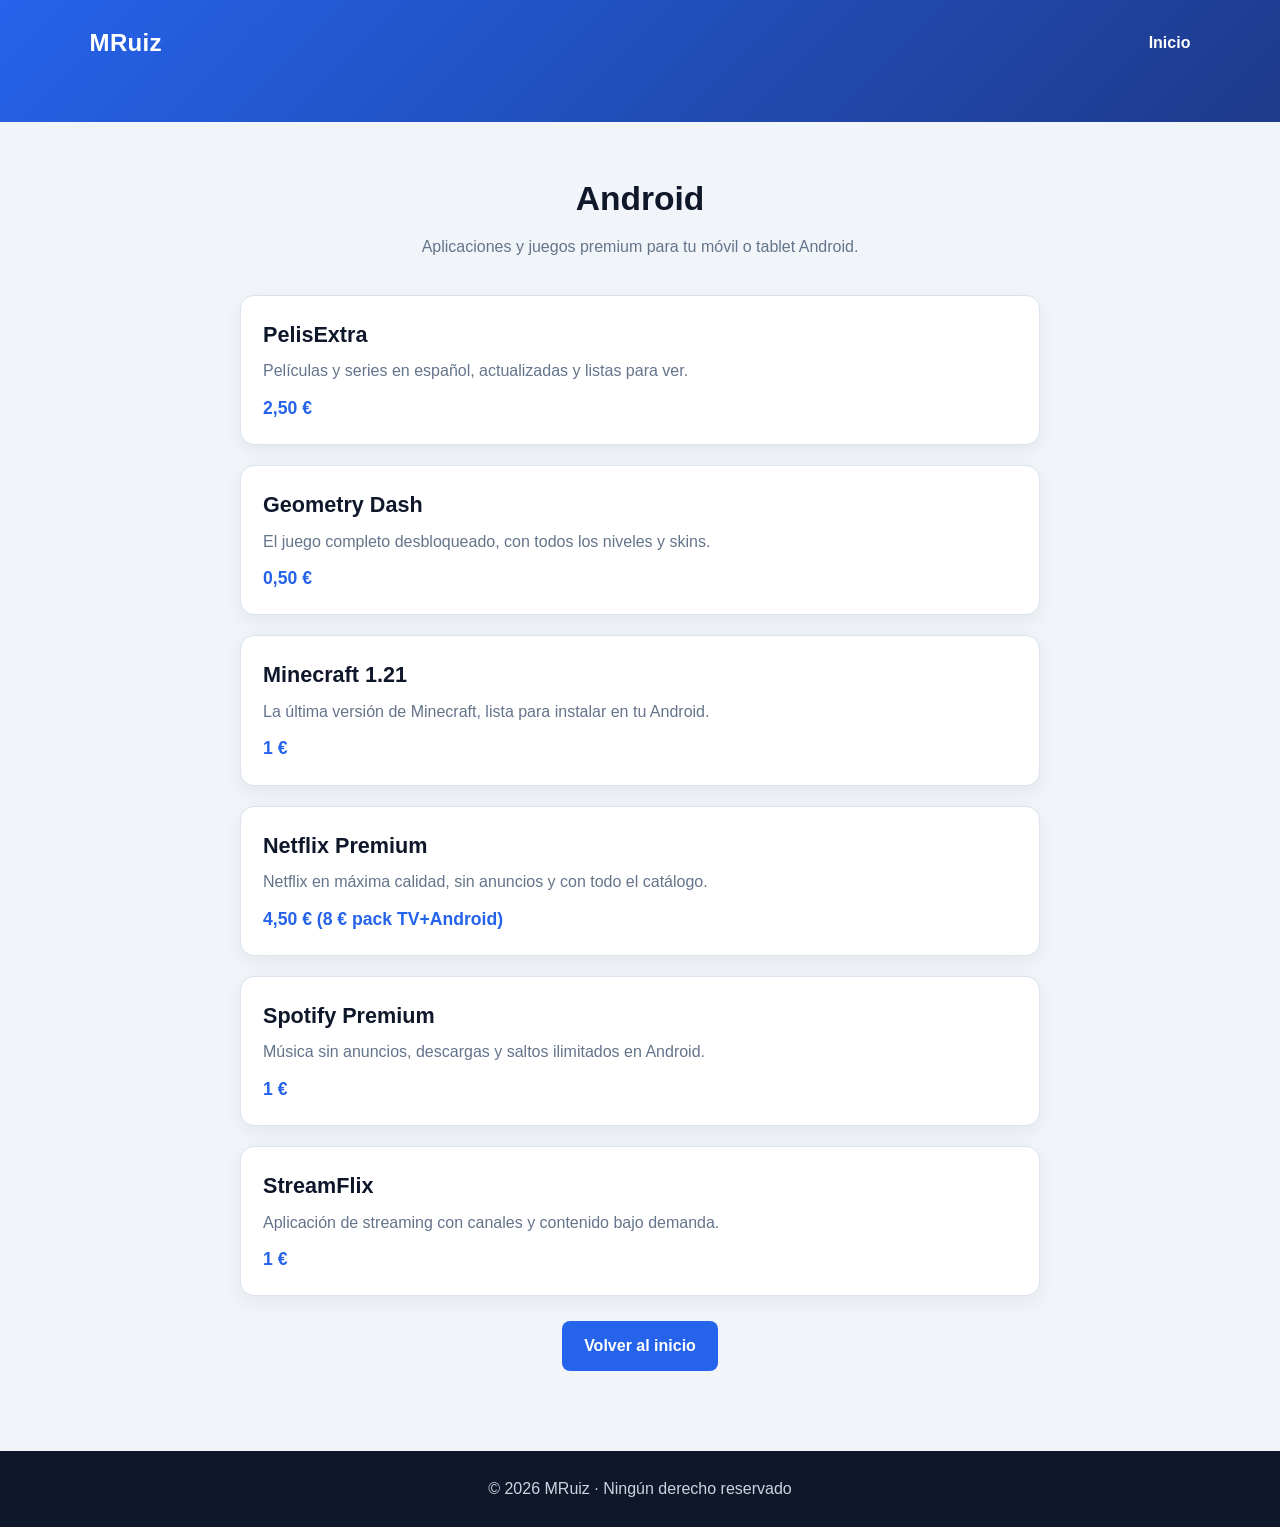
==== android.html @ c88e75e3 "1ra sixsebem" ====
<!DOCTYPE html>
<html lang="es">

<head>
  <base target="_top">

  <meta charset="UTF-8">
  <meta
    name="viewport"
    content="width=device-width, initial-scale=1.0"
  >

  <title>Android - MRuiz</title>

  <style>
    :root {
      --blau: #2563eb;
      --blau-fosc: #1e3a8a;
      --negre: #0f172a;
      --gris: #64748b;
      --gris-clar: #f1f5f9;
      --blanc: #ffffff;
      --vora: #dbe3ef;
    }

    * {
      box-sizing: border-box;
      margin: 0;
      padding: 0;
    }

    html {
      scroll-behavior: smooth;
    }

    body {
      font-family: Arial, Helvetica, sans-serif;
      background: var(--gris-clar);
      color: var(--negre);
      line-height: 1.6;
    }

    header {
      color: white;
      background:
        linear-gradient(
          135deg,
          #2563eb,
          #1e3a8a
        );
      padding: 24px 7% 60px;
    }

    nav {
      display: flex;
      justify-content: space-between;
      align-items: center;
      max-width: 1180px;
      margin: 0 auto;
    }

    .logo {
      font-size: 1.5rem;
      font-weight: bold;
      letter-spacing: 0.3px;
    }

    nav a {
      color: white;
      text-decoration: none;
      font-weight: bold;
      margin-left: 22px;
    }

    nav a:hover {
      text-decoration: underline;
    }

    main {
      width: min(1180px, 92%);
      margin: 0 auto;
      padding: 50px 0 80px;
    }

    .titol-seccio {
      margin-bottom: 35px;
      text-align: center;
    }

    .titol-seccio h2 {
      margin-bottom: 8px;
      font-size: 2.1rem;
    }

    .titol-seccio p {
      color: var(--gris);
    }

    .detalls-categoria {
      display: grid;
      grid-template-columns: 1fr;
      gap: 20px;
      max-width: 800px;
      margin: 0 auto;
    }

    .servei {
      padding: 22px;
      border: 1px solid var(--vora);
      border-radius: 14px;
      background: var(--blanc);
      box-shadow: 0 6px 20px rgba(15, 23, 42, 0.06);
    }

    .servei h3 {
      font-size: 1.35rem;
      margin-bottom: 6px;
    }

    .servei p {
      color: var(--gris);
      margin-bottom: 10px;
    }

    .preu {
      font-weight: bold;
      color: var(--blau);
      font-size: 1.1rem;
    }

    .icona-img {
      height: 80px;
      width: auto;
      object-fit: contain;
      margin-bottom: 15px;
      display: block;
    }

    .boto-tornar {
      display: inline-block;
      margin-top: 25px;
      padding: 12px 22px;
      border-radius: 8px;
      background: var(--blau);
      color: white;
      text-decoration: none;
      font-weight: bold;
      transition: background 0.2s, transform 0.2s;
    }

    .boto-tornar:hover {
      background: var(--blau-fosc);
      transform: translateY(-2px);
    }

    footer {
      padding: 25px;
      background: var(--negre);
      color: #cbd5e1;
      text-align: center;
    }

    @media (max-width: 600px) {
      header {
        padding: 20px 5% 40px;
      }

      nav {
        flex-direction: column;
        gap: 15px;
      }

      nav a {
        margin: 0 7px;
      }
    }
  </style>
</head>

<body>
  <header id="inici">
    <nav>
      <div class="logo">MRuiz</div>

      <div>
        <a href="Index.html">Inicio</a>
      </div>
    </nav>
  </header>

  <main>
    <section class="titol-seccio">
      <h2>Android</h2>
      <p>
        Aplicaciones y juegos premium para tu móvil o tablet Android.
      </p>
    </section>

    <div class="detalls-categoria">
      <!-- PelisExtra -->
      <article class="servei">
        <h3>PelisExtra</h3>
        <p>
          Películas y series en español, actualizadas y listas para ver.
        </p>
        <div class="preu">2,50 €</div>
      </article>

      <!-- Geometry Dash -->
      <article class="servei">
        <h3>Geometry Dash</h3>
        <p>
          El juego completo desbloqueado, con todos los niveles y skins.
        </p>
        <div class="preu">0,50 €</div>
      </article>

      <!-- Minecraft 1.21 -->
      <article class="servei">
        <h3>Minecraft 1.21</h3>
        <p>
          La última versión de Minecraft, lista para instalar en tu Android.
        </p>
        <div class="preu">1 €</div>
      </article>

      <!-- Netflix Premium -->
      <article class="servei">
        <h3>Netflix Premium</h3>
        <p>
          Netflix en máxima calidad, sin anuncios y con todo el catálogo.
        </p>
        <div class="preu">4,50 € (8 € pack TV+Android)</div>
      </article>

      <!-- Spotify Premium -->
      <article class="servei">
        <h3>Spotify Premium</h3>
        <p>
          Música sin anuncios, descargas y saltos ilimitados en Android.
        </p>
        <div class="preu">1 €</div>
      </article>

      <!-- StreamFlix -->
      <article class="servei">
        <h3>StreamFlix</h3>
        <p>
          Aplicación de streaming con canales y contenido bajo demanda.
        </p>
        <div class="preu">1 €</div>
      </article>
    </div>

    <div style="text-align: center;">
      <a href="Index.html" class="boto-tornar">
        Volver al inicio
      </a>
    </div>
  </main>

  <footer>
    © 2026 MRuiz · Ningún derecho reservado
  </footer>
</body>

</html>
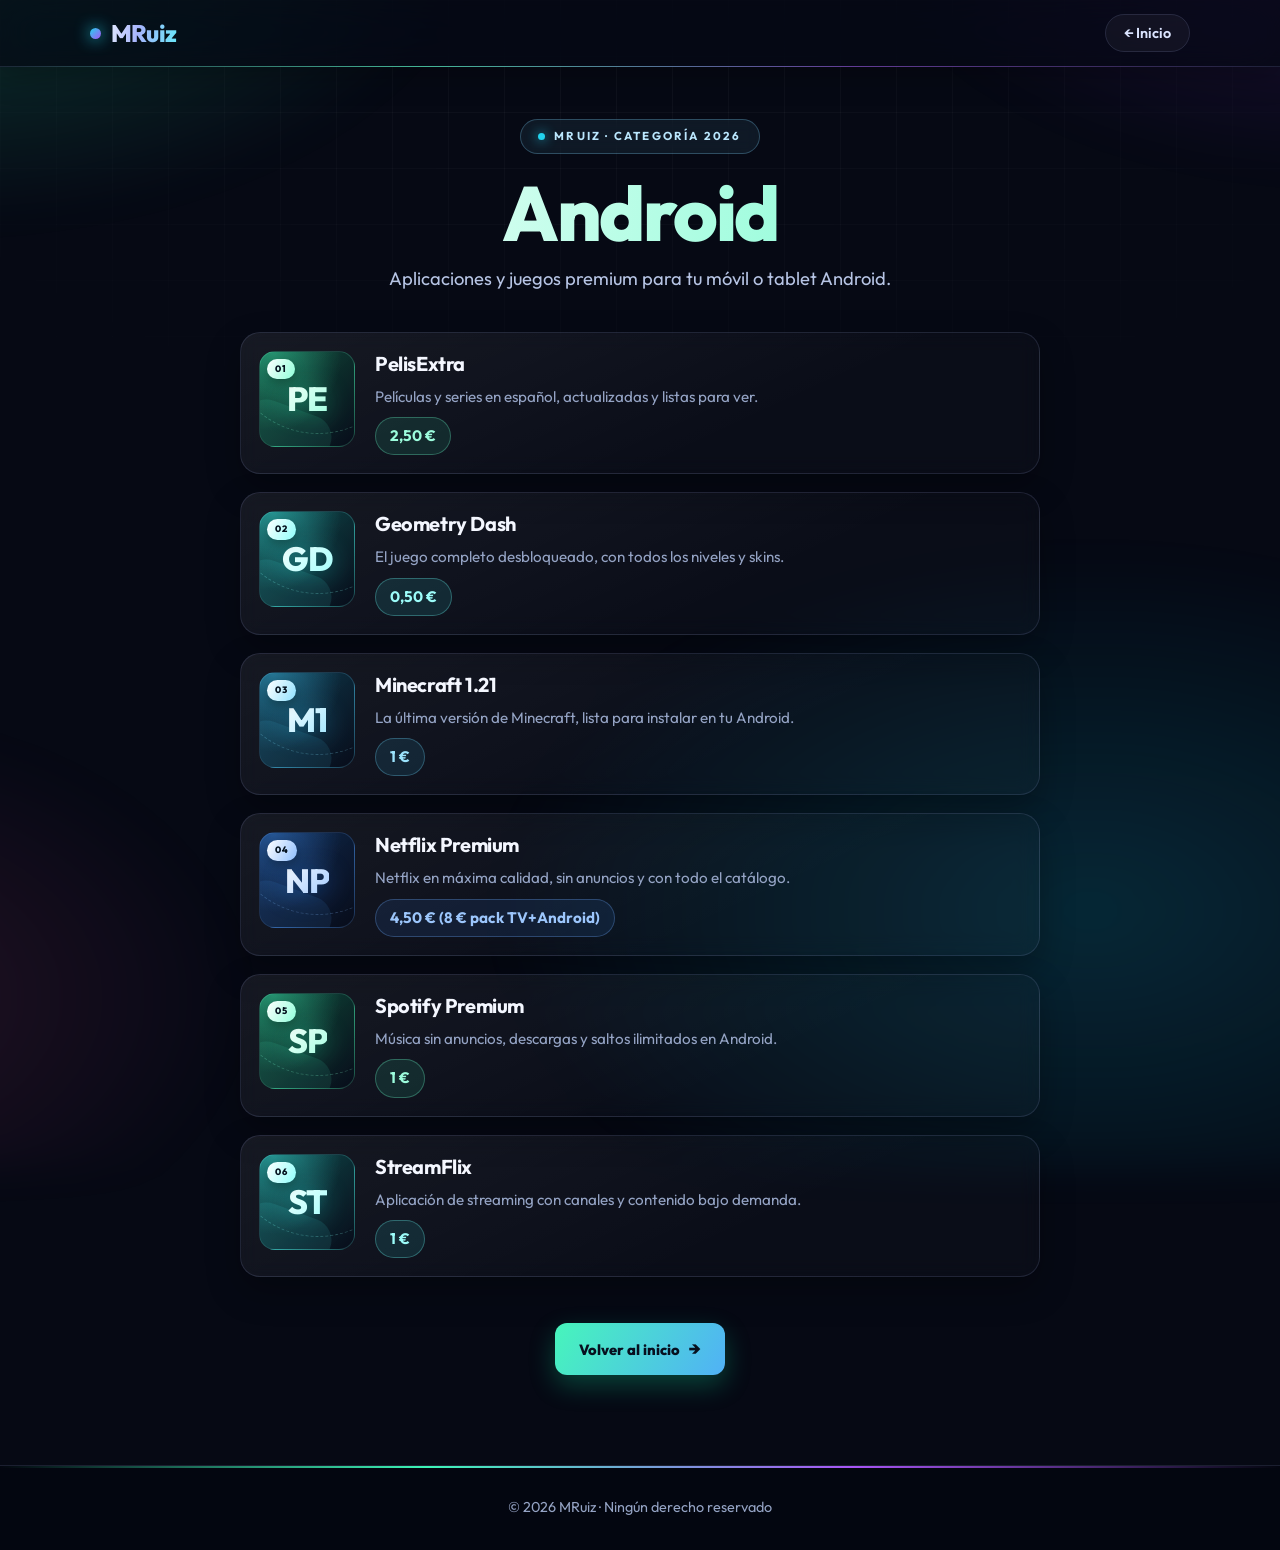
==== commit 61136159: "yooo" ====
--- a/android.html
+++ b/android.html
@@ -5,191 +5,29 @@
   <base target="_top">
 
   <meta charset="UTF-8">
-  <meta
-    name="viewport"
-    content="width=device-width, initial-scale=1.0"
-  >
+  <meta name="viewport" content="width=device-width, initial-scale=1.0">
+  <meta name="theme-color" content="#060914">
 
   <title>Android - MRuiz</title>
-
-  <style>
-    :root {
-      --blau: #2563eb;
-      --blau-fosc: #1e3a8a;
-      --negre: #0f172a;
-      --gris: #64748b;
-      --gris-clar: #f1f5f9;
-      --blanc: #ffffff;
-      --vora: #dbe3ef;
-    }
-
-    * {
-      box-sizing: border-box;
-      margin: 0;
-      padding: 0;
-    }
-
-    html {
-      scroll-behavior: smooth;
-    }
-
-    body {
-      font-family: Arial, Helvetica, sans-serif;
-      background: var(--gris-clar);
-      color: var(--negre);
-      line-height: 1.6;
-    }
-
-    header {
-      color: white;
-      background:
-        linear-gradient(
-          135deg,
-          #2563eb,
-          #1e3a8a
-        );
-      padding: 24px 7% 60px;
-    }
-
-    nav {
-      display: flex;
-      justify-content: space-between;
-      align-items: center;
-      max-width: 1180px;
-      margin: 0 auto;
-    }
-
-    .logo {
-      font-size: 1.5rem;
-      font-weight: bold;
-      letter-spacing: 0.3px;
-    }
-
-    nav a {
-      color: white;
-      text-decoration: none;
-      font-weight: bold;
-      margin-left: 22px;
-    }
-
-    nav a:hover {
-      text-decoration: underline;
-    }
-
-    main {
-      width: min(1180px, 92%);
-      margin: 0 auto;
-      padding: 50px 0 80px;
-    }
-
-    .titol-seccio {
-      margin-bottom: 35px;
-      text-align: center;
-    }
-
-    .titol-seccio h2 {
-      margin-bottom: 8px;
-      font-size: 2.1rem;
-    }
-
-    .titol-seccio p {
-      color: var(--gris);
-    }
-
-    .detalls-categoria {
-      display: grid;
-      grid-template-columns: 1fr;
-      gap: 20px;
-      max-width: 800px;
-      margin: 0 auto;
-    }
-
-    .servei {
-      padding: 22px;
-      border: 1px solid var(--vora);
-      border-radius: 14px;
-      background: var(--blanc);
-      box-shadow: 0 6px 20px rgba(15, 23, 42, 0.06);
-    }
-
-    .servei h3 {
-      font-size: 1.35rem;
-      margin-bottom: 6px;
-    }
-
-    .servei p {
-      color: var(--gris);
-      margin-bottom: 10px;
-    }
-
-    .preu {
-      font-weight: bold;
-      color: var(--blau);
-      font-size: 1.1rem;
-    }
-
-    .icona-img {
-      height: 80px;
-      width: auto;
-      object-fit: contain;
-      margin-bottom: 15px;
-      display: block;
-    }
-
-    .boto-tornar {
-      display: inline-block;
-      margin-top: 25px;
-      padding: 12px 22px;
-      border-radius: 8px;
-      background: var(--blau);
-      color: white;
-      text-decoration: none;
-      font-weight: bold;
-      transition: background 0.2s, transform 0.2s;
-    }
-
-    .boto-tornar:hover {
-      background: var(--blau-fosc);
-      transform: translateY(-2px);
-    }
-
-    footer {
-      padding: 25px;
-      background: var(--negre);
-      color: #cbd5e1;
-      text-align: center;
-    }
-
-    @media (max-width: 600px) {
-      header {
-        padding: 20px 5% 40px;
-      }
-
-      nav {
-        flex-direction: column;
-        gap: 15px;
-      }
-
-      nav a {
-        margin: 0 7px;
-      }
-    }
-  </style>
+  <link rel="icon" type="image/png" href="favicon.png">
+  <link rel="stylesheet" href="assets/category-style.css">
 </head>
 
-<body>
+<body style="--hue: 160">
   <header id="inici">
     <nav>
       <div class="logo">MRuiz</div>
 
       <div>
-        <a href="Index.html">Inicio</a>
+        <a href="index.html">← Inicio</a>
       </div>
     </nav>
   </header>
 
   <main>
     <section class="titol-seccio">
+      <div class="eyebrow"><span></span> MRUIZ · CATEGORÍA 2026</div>
+
       <h2>Android</h2>
       <p>
         Aplicaciones y juegos premium para tu móvil o tablet Android.
@@ -252,16 +90,20 @@
       </article>
     </div>
 
-    <div style="text-align: center;">
-      <a href="Index.html" class="boto-tornar">
+    <div class="volver-container">
+      <a href="index.html" class="boto-tornar">
         Volver al inicio
       </a>
     </div>
   </main>
 
+  <button type="button" id="scroll-top" class="scroll-top" aria-label="Volver arriba">↑</button>
+
   <footer>
     © 2026 MRuiz · Ningún derecho reservado
   </footer>
+
+  <script src="assets/category-style.js"></script>
 </body>
 
-</html>+</html>
--- a/assets/category-style.css
+++ b/assets/category-style.css
@@ -0,0 +1,558 @@
+/* ============================================================
+   MRuiz · estilo compartido para las páginas de categoría
+   TV · PC · Android · iPhone · Extras
+   ============================================================ */
+@import url('https://fonts.googleapis.com/css2?family=Outfit:wght@400;500;600;700;800&display=swap');
+
+:root {
+  --bg: #060914;
+  --border: rgba(148, 163, 214, 0.16);
+  --text: #f4f7ff;
+  --muted: #94a3c4;
+  --cyan: #22d3ee;
+  --violet: #a855f7;
+  --hue: 210;
+  --radius: 20px;
+}
+
+* {
+  box-sizing: border-box;
+  margin: 0;
+  padding: 0;
+}
+
+html {
+  scroll-behavior: smooth;
+  scroll-padding-top: 90px;
+}
+
+body {
+  font-family: 'Outfit', 'Segoe UI', system-ui, sans-serif;
+  background: var(--bg);
+  color: var(--text);
+  line-height: 1.6;
+  min-height: 100vh;
+  overflow-x: hidden;
+  -webkit-font-smoothing: antialiased;
+}
+
+/* Fondo animado */
+body::before {
+  content: "";
+  position: fixed;
+  inset: -30%;
+  z-index: -2;
+  pointer-events: none;
+  background:
+    radial-gradient(38% 32% at 16% 12%, hsl(var(--hue) 85% 55% / 0.24), transparent 70%),
+    radial-gradient(34% 30% at 84% 10%, rgba(147, 51, 234, 0.22), transparent 70%),
+    radial-gradient(42% 36% at 72% 82%, rgba(6, 182, 212, 0.18), transparent 70%),
+    radial-gradient(30% 28% at 10% 88%, rgba(236, 72, 153, 0.14), transparent 70%);
+  filter: blur(20px);
+  animation: drift 24s ease-in-out infinite alternate;
+}
+
+body::after {
+  content: "";
+  position: fixed;
+  inset: 0;
+  z-index: -1;
+  pointer-events: none;
+  background-image:
+    linear-gradient(rgba(255, 255, 255, 0.035) 1px, transparent 1px),
+    linear-gradient(90deg, rgba(255, 255, 255, 0.035) 1px, transparent 1px);
+  background-size: 56px 56px;
+  -webkit-mask-image: radial-gradient(ellipse 85% 65% at 50% 0%, #000 15%, transparent 85%);
+  mask-image: radial-gradient(ellipse 85% 65% at 50% 0%, #000 15%, transparent 85%);
+}
+
+/* Barra superior */
+header {
+  position: sticky;
+  top: 0;
+  z-index: 50;
+  padding: 14px max(7%, 20px);
+  border-bottom: 1px solid var(--border);
+  background: rgba(6, 9, 20, 0.72);
+  backdrop-filter: blur(20px) saturate(140%);
+  box-shadow: 0 8px 30px rgba(0, 0, 0, 0.25);
+}
+
+header::after {
+  content: "";
+  position: absolute;
+  bottom: -1px;
+  left: 0;
+  right: 0;
+  height: 1px;
+  background: linear-gradient(90deg, transparent, hsl(var(--hue) 90% 65% / 0.7), rgba(168, 85, 247, 0.5), transparent);
+}
+
+nav {
+  display: flex;
+  justify-content: space-between;
+  align-items: center;
+  max-width: 1180px;
+  margin: 0 auto;
+}
+
+.logo {
+  display: inline-flex;
+  align-items: center;
+  gap: 10px;
+  font-size: 1.5rem;
+  font-weight: 800;
+  letter-spacing: -0.6px;
+  background: linear-gradient(100deg, #ffffff 10%, #a5b4fc 55%, #67e8f9);
+  -webkit-background-clip: text;
+  background-clip: text;
+  color: transparent;
+}
+
+.logo::before {
+  content: "";
+  width: 11px;
+  height: 11px;
+  border-radius: 50%;
+  background: linear-gradient(135deg, var(--cyan), var(--violet));
+  box-shadow: 0 0 16px var(--cyan);
+  animation: pulse 2.4s ease-in-out infinite;
+}
+
+nav a {
+  margin-left: 0;
+  padding: 9px 18px;
+  border: 1px solid var(--border);
+  border-radius: 999px;
+  background: rgba(255, 255, 255, 0.04);
+  color: #dbe4ff;
+  font-size: 0.9rem;
+  font-weight: 600;
+  text-decoration: none;
+  transition: color 0.25s, border-color 0.25s, background 0.25s, box-shadow 0.25s, transform 0.25s;
+}
+
+nav a:hover {
+  color: #fff;
+  text-decoration: none;
+  border-color: hsl(var(--hue) 90% 70% / 0.65);
+  background: hsl(var(--hue) 90% 60% / 0.1);
+  box-shadow: 0 0 22px hsl(var(--hue) 90% 60% / 0.18);
+  transform: translateY(-2px);
+}
+
+/* Hero */
+main {
+  width: min(1080px, 92%);
+  margin: 0 auto;
+  padding: 52px 0 90px;
+}
+
+.titol-seccio {
+  margin-bottom: 38px;
+  text-align: center;
+}
+
+.eyebrow {
+  display: inline-flex;
+  align-items: center;
+  gap: 9px;
+  padding: 7px 17px;
+  border: 1px solid rgba(125, 211, 252, 0.28);
+  border-radius: 999px;
+  background: rgba(125, 211, 252, 0.08);
+  backdrop-filter: blur(8px);
+  color: #bae6fd;
+  font-size: 0.72rem;
+  font-weight: 700;
+  letter-spacing: 2.2px;
+  animation: fadeUp 0.7s 0.05s both;
+}
+
+.eyebrow span {
+  width: 7px;
+  height: 7px;
+  border-radius: 50%;
+  background: var(--cyan);
+  box-shadow: 0 0 12px var(--cyan);
+  animation: pulse 2s ease-in-out infinite;
+}
+
+.titol-seccio h2 {
+  margin: 20px 0 12px;
+  font-size: clamp(2.6rem, 6.5vw, 4.8rem);
+  font-weight: 800;
+  line-height: 1.02;
+  letter-spacing: -2.5px;
+  background: linear-gradient(100deg, #ffffff 5%, hsl(var(--hue) 95% 75%) 40%, #67e8f9 65%, #f0abfc 95%);
+  background-size: 200% auto;
+  -webkit-background-clip: text;
+  background-clip: text;
+  color: transparent;
+  animation: shimmer 9s linear infinite, fadeUp 0.8s 0.15s both;
+}
+
+.titol-seccio p {
+  max-width: 620px;
+  margin: 0 auto;
+  color: #b6c4e4;
+  font-size: clamp(1rem, 2vw, 1.15rem);
+  animation: fadeUp 0.8s 0.25s both;
+}
+
+/* Listado de servicios */
+.detalls-categoria {
+  display: grid;
+  grid-template-columns: 1fr;
+  gap: 18px;
+  max-width: 800px;
+  margin: 0 auto;
+}
+
+.servei {
+  --card-hue: var(--hue);
+  position: relative;
+  isolation: isolate;
+  display: grid;
+  grid-template-columns: 96px 1fr;
+  gap: 20px;
+  padding: 18px;
+  border: 1px solid var(--border);
+  border-radius: var(--radius);
+  background: linear-gradient(155deg, rgba(255, 255, 255, 0.07), rgba(255, 255, 255, 0.02) 65%);
+  box-shadow: 0 14px 34px rgba(0, 0, 0, 0.28);
+  backdrop-filter: blur(10px);
+  overflow: hidden;
+  opacity: 0;
+  transform: translateY(22px);
+  transition: opacity 0.55s ease, transform 0.45s cubic-bezier(0.2, 0.8, 0.2, 1), border-color 0.35s, box-shadow 0.35s;
+}
+
+.servei.is-visible {
+  opacity: 1;
+  transform: none;
+}
+
+.servei::before {
+  content: "";
+  position: absolute;
+  inset: 0;
+  z-index: -1;
+  pointer-events: none;
+  background: radial-gradient(420px circle at var(--mx, 50%) var(--my, 0%), hsl(var(--card-hue) 90% 60% / 0.18), transparent 65%);
+  opacity: 0;
+  transition: opacity 0.35s;
+}
+
+.servei:hover::before {
+  opacity: 1;
+}
+
+.servei::after {
+  content: "";
+  position: absolute;
+  top: 0;
+  left: -120%;
+  width: 60%;
+  height: 100%;
+  pointer-events: none;
+  background: linear-gradient(100deg, transparent, rgba(255, 255, 255, 0.09), transparent);
+  transform: skewX(-18deg);
+  transition: left 0.7s ease;
+}
+
+.servei:hover::after {
+  left: 140%;
+}
+
+.servei:hover {
+  transform: translateY(-7px);
+  border-color: hsl(var(--card-hue) 90% 65% / 0.55);
+  box-shadow: 0 24px 50px rgba(0, 0, 0, 0.45), 0 0 0 1px hsl(var(--card-hue) 90% 60% / 0.15);
+}
+
+.card-media {
+  position: relative;
+  display: flex;
+  align-items: center;
+  justify-content: center;
+  height: 96px;
+  border: 1px solid hsl(var(--card-hue) 90% 70% / 0.2);
+  border-radius: 16px;
+  background:
+    radial-gradient(120% 140% at 15% 0%, hsl(var(--card-hue) 90% 62% / 0.42), transparent 60%),
+    linear-gradient(135deg, hsl(var(--card-hue) 75% 22% / 0.75), rgba(8, 12, 26, 0.85));
+  overflow: hidden;
+}
+
+.card-media::before {
+  content: "";
+  position: absolute;
+  top: -100px;
+  right: -55px;
+  width: 180px;
+  height: 180px;
+  border: 1px dashed hsl(var(--card-hue) 90% 75% / 0.25);
+  border-radius: 50%;
+  animation: spin 26s linear infinite;
+}
+
+.card-media::after {
+  content: "";
+  position: absolute;
+  bottom: -50px;
+  left: -25px;
+  width: 90px;
+  height: 90px;
+  border-radius: 22px;
+  background: hsl(var(--card-hue) 90% 65% / 0.1);
+  transform: rotate(20deg);
+}
+
+.card-glyph {
+  position: relative;
+  z-index: 1;
+  font-size: 2.1rem;
+  font-weight: 800;
+  letter-spacing: -1px;
+  background: linear-gradient(135deg, #ffffff, hsl(var(--card-hue) 100% 80%));
+  -webkit-background-clip: text;
+  background-clip: text;
+  color: transparent;
+  filter: drop-shadow(0 4px 12px hsl(var(--card-hue) 90% 55% / 0.4));
+  transition: transform 0.4s cubic-bezier(0.2, 0.8, 0.2, 1);
+}
+
+.servei:hover .card-glyph {
+  transform: scale(1.12) rotate(-4deg);
+}
+
+.card-badge {
+  position: absolute;
+  top: 7px;
+  left: 7px;
+  z-index: 2;
+  padding: 3px 8px;
+  border-radius: 999px;
+  background: linear-gradient(120deg, #ffffff, hsl(var(--card-hue) 100% 78%));
+  color: #04121f;
+  box-shadow: 0 4px 12px rgba(0, 0, 0, 0.3);
+  font-size: 0.58rem;
+  font-weight: 800;
+  letter-spacing: 0.9px;
+}
+
+.servei-body {
+  display: flex;
+  flex-direction: column;
+  align-items: flex-start;
+  gap: 8px;
+  min-width: 0;
+}
+
+.servei-body h3 {
+  color: var(--text);
+  font-size: 1.25rem;
+  font-weight: 700;
+  letter-spacing: -0.4px;
+  line-height: 1.3;
+}
+
+.servei-body p {
+  flex: 1;
+  color: var(--muted);
+  font-size: 0.95rem;
+}
+
+.preu {
+  display: inline-flex;
+  align-self: flex-start;
+  padding: 6px 14px;
+  border: 1px solid hsl(var(--card-hue) 90% 70% / 0.3);
+  border-radius: 999px;
+  background: hsl(var(--card-hue) 90% 60% / 0.11);
+  color: hsl(var(--card-hue) 95% 80%);
+  font-size: 0.95rem;
+  font-weight: 700;
+}
+
+/* Tarjeta especial de PC */
+.servei.nether {
+  --card-hue: 282;
+  border-color: rgba(192, 132, 252, 0.4);
+  background: linear-gradient(155deg, rgba(168, 85, 247, 0.22), rgba(76, 29, 149, 0.1));
+}
+
+.servei.nether::before {
+  opacity: 0.4;
+  background: repeating-linear-gradient(0deg, rgba(255, 255, 255, 0.05) 0 1px, transparent 1px 3px),
+    radial-gradient(420px circle at 50% 0%, rgba(168, 85, 247, 0.3), transparent 65%);
+}
+
+.nom-censurat {
+  display: inline-block;
+  padding: 2px 8px;
+  border-radius: 4px;
+  background: #000;
+  color: #000;
+  user-select: none;
+}
+
+/* Botón volver */
+.volver-container {
+  margin-top: 46px;
+  text-align: center;
+}
+
+.boto-tornar {
+  display: inline-flex;
+  align-items: center;
+  gap: 9px;
+  padding: 12px 24px;
+  border: none;
+  border-radius: 12px;
+  background: linear-gradient(120deg, hsl(var(--hue) 90% 62%), hsl(calc(var(--hue) + 45) 90% 64%));
+  box-shadow: 0 10px 26px hsl(var(--hue) 90% 50% / 0.25);
+  color: #07101f;
+  font-family: inherit;
+  font-size: 0.92rem;
+  font-weight: 800;
+  text-decoration: none;
+  transition: filter 0.25s, transform 0.25s, box-shadow 0.25s;
+}
+
+.boto-tornar::after {
+  content: "→";
+  font-size: 1.1rem;
+  transition: transform 0.25s;
+}
+
+.boto-tornar:hover {
+  color: #07101f;
+  text-decoration: none;
+  filter: brightness(1.12);
+  transform: translateY(-3px);
+  box-shadow: 0 14px 32px hsl(var(--hue) 90% 50% / 0.4);
+}
+
+.boto-tornar:hover::after {
+  transform: translateX(4px);
+}
+
+/* Subir */
+.scroll-top {
+  position: fixed;
+  right: 24px;
+  bottom: 24px;
+  z-index: 60;
+  display: grid;
+  place-items: center;
+  width: 48px;
+  height: 48px;
+  border: 1px solid rgba(255, 255, 255, 0.2);
+  border-radius: 50%;
+  background: linear-gradient(135deg, #6366f1, #22d3ee);
+  color: #fff;
+  font-family: inherit;
+  font-size: 1.3rem;
+  cursor: pointer;
+  box-shadow: 0 10px 30px rgba(34, 211, 238, 0.3);
+  opacity: 0;
+  visibility: hidden;
+  transform: translateY(16px) scale(0.85);
+  transition: opacity 0.3s, visibility 0.3s, transform 0.3s, box-shadow 0.3s;
+}
+
+.scroll-top.show {
+  opacity: 1;
+  visibility: visible;
+  transform: none;
+}
+
+.scroll-top:hover {
+  transform: translateY(-4px);
+  box-shadow: 0 16px 38px rgba(34, 211, 238, 0.45);
+}
+
+footer {
+  position: relative;
+  padding: 30px 20px;
+  border-top: 1px solid var(--border);
+  background: rgba(4, 7, 16, 0.85);
+  color: var(--muted);
+  text-align: center;
+  font-size: 0.9rem;
+}
+
+footer::before {
+  content: "";
+  position: absolute;
+  top: 0;
+  left: 0;
+  right: 0;
+  height: 2px;
+  background: linear-gradient(90deg, transparent, hsl(var(--hue) 90% 60%), #a855f7, transparent);
+}
+
+/* Animaciones */
+@keyframes drift {
+  0% { transform: translate3d(-2%, -1%, 0) scale(1); }
+  50% { transform: translate3d(3%, 2%, 0) scale(1.08); }
+  100% { transform: translate3d(-1%, 3%, 0) scale(1.02); }
+}
+
+@keyframes pulse {
+  0%, 100% { opacity: 1; transform: scale(1); }
+  50% { opacity: 0.55; transform: scale(0.8); }
+}
+
+@keyframes shimmer {
+  to { background-position: 200% center; }
+}
+
+@keyframes fadeUp {
+  from { opacity: 0; transform: translateY(22px); }
+  to { opacity: 1; transform: none; }
+}
+
+@keyframes spin {
+  to { transform: rotate(360deg); }
+}
+
+@media (max-width: 700px) {
+  header { padding: 12px 5%; }
+
+  nav { gap: 10px; }
+
+  .logo { font-size: 1.25rem; }
+
+  nav a { padding: 7px 14px; font-size: 0.82rem; }
+
+  main { padding-top: 38px; }
+
+  .detalls-categoria { gap: 12px; }
+
+  .servei {
+    grid-template-columns: 72px 1fr;
+    gap: 14px;
+    padding: 12px;
+  }
+
+  .card-media { height: 72px; border-radius: 13px; }
+
+  .card-glyph { font-size: 1.5rem; }
+
+  .servei-body h3 { font-size: 1.05rem; }
+
+  .servei-body p { font-size: 0.88rem; }
+}
+
+@media (prefers-reduced-motion: reduce) {
+  *, *::before, *::after {
+    animation-duration: 0.001ms !important;
+    animation-iteration-count: 1 !important;
+    transition-duration: 0.001ms !important;
+  }
+
+  .servei { opacity: 1; transform: none; }
+}
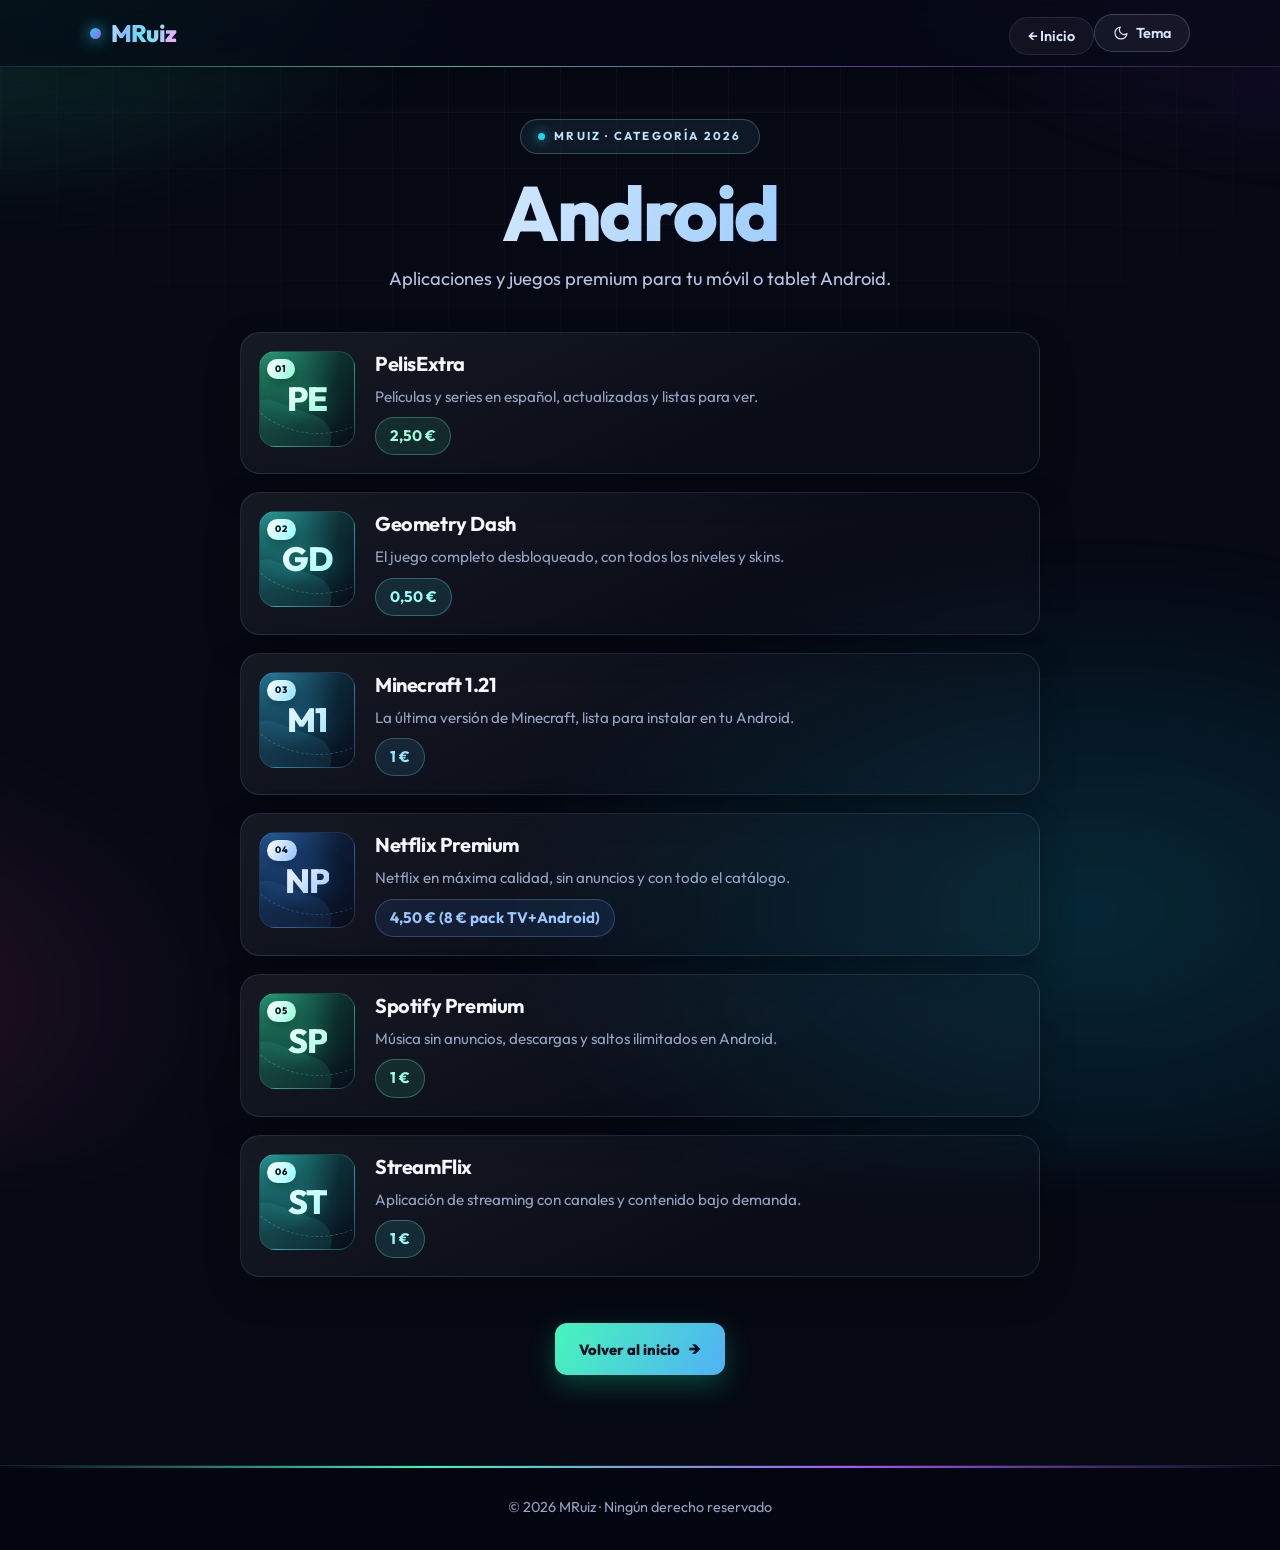
==== commit 819f076c: "caca" ====
--- a/android.html
+++ b/android.html
@@ -5,12 +5,14 @@
   <base target="_top">
 
   <meta charset="UTF-8">
+  <script src="assets/theme-init.js"></script>
   <meta name="viewport" content="width=device-width, initial-scale=1.0">
   <meta name="theme-color" content="#060914">
 
   <title>Android - MRuiz</title>
   <link rel="icon" type="image/png" href="favicon.png">
   <link rel="stylesheet" href="assets/category-style.css">
+  <link rel="stylesheet" href="assets/global-theme.css">
 </head>
 
 <body style="--hue: 160">
@@ -104,6 +106,7 @@
   </footer>
 
   <script src="assets/category-style.js"></script>
+  <script src="assets/theme-toggle.js"></script>
 </body>
 
 </html>
--- a/assets/category-style.css
+++ b/assets/category-style.css
@@ -6,13 +6,50 @@
 
 :root {
   --bg: #060914;
+  --panel: rgba(255, 255, 255, 0.045);
   --border: rgba(148, 163, 214, 0.16);
   --text: #f4f7ff;
   --muted: #94a3c4;
+  --nav-text: #dbe4ff;
+  --strong-text: #e2e8ff;
+  --accent-soft: #bae6fd;
+  --body-text: #b6c4e4;
+  --grid-line: rgba(255, 255, 255, 0.035);
+  --header-bg: rgba(6, 9, 20, 0.72);
+  --header-shadow: rgba(0, 0, 0, 0.25);
+  --footer-bg: rgba(4, 7, 16, 0.85);
+  --card-bg: linear-gradient(155deg, rgba(255, 255, 255, 0.07), rgba(255, 255, 255, 0.02) 65%);
+  --card-shadow: 0 14px 34px rgba(0, 0, 0, 0.28);
+  --card-shine: rgba(255, 255, 255, 0.09);
+  --card-hover-shadow: 0 24px 50px rgba(0, 0, 0, 0.45), 0 0 0 1px hsl(var(--hue) 90% 60% / 0.15);
+  --title-gradient: linear-gradient(100deg, #ffffff 5%, hsl(var(--hue) 95% 75%) 40%, #67e8f9 65%, #f0abfc 95%);
   --cyan: #22d3ee;
   --violet: #a855f7;
   --hue: 210;
   --radius: 20px;
+  color-scheme: dark;
+}
+
+:root[data-theme="light"] {
+  --bg: #f6f8fc;
+  --panel: rgba(15, 23, 42, 0.04);
+  --border: rgba(15, 23, 42, 0.14);
+  --text: #0f172a;
+  --muted: #52627c;
+  --nav-text: #24324a;
+  --strong-text: #111c31;
+  --accent-soft: #0369a1;
+  --body-text: #40506b;
+  --grid-line: rgba(15, 23, 42, 0.05);
+  --header-bg: rgba(255, 255, 255, 0.85);
+  --header-shadow: rgba(15, 23, 42, 0.08);
+  --footer-bg: rgba(255, 255, 255, 0.85);
+  --card-bg: linear-gradient(155deg, #ffffff, rgba(255, 255, 255, 0.72) 65%);
+  --card-shadow: 0 14px 34px rgba(15, 23, 42, 0.1);
+  --card-shine: rgba(37, 99, 235, 0.08);
+  --card-hover-shadow: 0 24px 50px rgba(15, 23, 42, 0.16), 0 0 0 1px hsl(var(--hue) 80% 50% / 0.18);
+  --title-gradient: linear-gradient(100deg, #0f172a 5%, hsl(var(--hue) 80% 42%) 40%, #0891b2 65%, #a21caf 95%);
+  color-scheme: light;
 }
 
 * {
@@ -52,6 +89,14 @@
   animation: drift 24s ease-in-out infinite alternate;
 }
 
+:root[data-theme="light"] body::before {
+  background:
+    radial-gradient(38% 32% at 16% 12%, hsl(var(--hue) 85% 60% / 0.18), transparent 70%),
+    radial-gradient(34% 30% at 84% 10%, rgba(147, 51, 234, 0.14), transparent 70%),
+    radial-gradient(42% 36% at 72% 82%, rgba(6, 182, 212, 0.12), transparent 70%),
+    radial-gradient(30% 28% at 10% 88%, rgba(236, 72, 153, 0.09), transparent 70%);
+}
+
 body::after {
   content: "";
   position: fixed;
@@ -59,8 +104,8 @@
   z-index: -1;
   pointer-events: none;
   background-image:
-    linear-gradient(rgba(255, 255, 255, 0.035) 1px, transparent 1px),
-    linear-gradient(90deg, rgba(255, 255, 255, 0.035) 1px, transparent 1px);
+    linear-gradient(var(--grid-line) 1px, transparent 1px),
+    linear-gradient(90deg, var(--grid-line) 1px, transparent 1px);
   background-size: 56px 56px;
   -webkit-mask-image: radial-gradient(ellipse 85% 65% at 50% 0%, #000 15%, transparent 85%);
   mask-image: radial-gradient(ellipse 85% 65% at 50% 0%, #000 15%, transparent 85%);
@@ -73,9 +118,9 @@
   z-index: 50;
   padding: 14px max(7%, 20px);
   border-bottom: 1px solid var(--border);
-  background: rgba(6, 9, 20, 0.72);
+  background: var(--header-bg);
   backdrop-filter: blur(20px) saturate(140%);
-  box-shadow: 0 8px 30px rgba(0, 0, 0, 0.25);
+  box-shadow: 0 8px 30px var(--header-shadow);
 }
 
 header::after {
@@ -103,7 +148,7 @@
   font-size: 1.5rem;
   font-weight: 800;
   letter-spacing: -0.6px;
-  background: linear-gradient(100deg, #ffffff 10%, #a5b4fc 55%, #67e8f9);
+  background: var(--title-gradient);
   -webkit-background-clip: text;
   background-clip: text;
   color: transparent;
@@ -119,27 +164,66 @@
   animation: pulse 2.4s ease-in-out infinite;
 }
 
-nav a {
+nav a,
+.theme-toggle {
   margin-left: 0;
   padding: 9px 18px;
   border: 1px solid var(--border);
   border-radius: 999px;
-  background: rgba(255, 255, 255, 0.04);
-  color: #dbe4ff;
+  background: var(--panel);
+  color: var(--nav-text);
+  font-family: inherit;
   font-size: 0.9rem;
   font-weight: 600;
   text-decoration: none;
   transition: color 0.25s, border-color 0.25s, background 0.25s, box-shadow 0.25s, transform 0.25s;
 }
 
-nav a:hover {
-  color: #fff;
+nav a:hover,
+.theme-toggle:hover {
+  color: var(--text);
   text-decoration: none;
   border-color: hsl(var(--hue) 90% 70% / 0.65);
   background: hsl(var(--hue) 90% 60% / 0.1);
   box-shadow: 0 0 22px hsl(var(--hue) 90% 60% / 0.18);
   transform: translateY(-2px);
 }
+
+.theme-toggle {
+  display: inline-flex;
+  align-items: center;
+  gap: 7px;
+  cursor: pointer;
+}
+
+.theme-toggle.theme-floating {
+  position: fixed;
+  top: 16px;
+  right: 16px;
+  z-index: 90;
+  justify-content: center;
+  width: 46px;
+  height: 46px;
+  padding: 0;
+  box-shadow: 0 8px 26px var(--header-shadow);
+  backdrop-filter: blur(14px) saturate(140%);
+}
+
+.theme-toggle svg {
+  width: 16px;
+  height: 16px;
+  flex: none;
+  fill: none;
+  stroke: currentColor;
+  stroke-width: 1.8;
+  stroke-linecap: round;
+  stroke-linejoin: round;
+}
+
+.theme-toggle .icon-sun,
+:root[data-theme="light"] .theme-toggle .icon-moon { display: none; }
+
+:root[data-theme="light"] .theme-toggle .icon-sun { display: block; }
 
 /* Hero */
 main {
@@ -162,7 +246,7 @@
   border-radius: 999px;
   background: rgba(125, 211, 252, 0.08);
   backdrop-filter: blur(8px);
-  color: #bae6fd;
+  color: var(--accent-soft);
   font-size: 0.72rem;
   font-weight: 700;
   letter-spacing: 2.2px;
@@ -184,7 +268,7 @@
   font-weight: 800;
   line-height: 1.02;
   letter-spacing: -2.5px;
-  background: linear-gradient(100deg, #ffffff 5%, hsl(var(--hue) 95% 75%) 40%, #67e8f9 65%, #f0abfc 95%);
+  background: var(--title-gradient);
   background-size: 200% auto;
   -webkit-background-clip: text;
   background-clip: text;
@@ -195,7 +279,7 @@
 .titol-seccio p {
   max-width: 620px;
   margin: 0 auto;
-  color: #b6c4e4;
+  color: var(--body-text);
   font-size: clamp(1rem, 2vw, 1.15rem);
   animation: fadeUp 0.8s 0.25s both;
 }
@@ -219,8 +303,8 @@
   padding: 18px;
   border: 1px solid var(--border);
   border-radius: var(--radius);
-  background: linear-gradient(155deg, rgba(255, 255, 255, 0.07), rgba(255, 255, 255, 0.02) 65%);
-  box-shadow: 0 14px 34px rgba(0, 0, 0, 0.28);
+  background: var(--card-bg);
+  box-shadow: var(--card-shadow);
   backdrop-filter: blur(10px);
   overflow: hidden;
   opacity: 0;
@@ -256,7 +340,7 @@
   width: 60%;
   height: 100%;
   pointer-events: none;
-  background: linear-gradient(100deg, transparent, rgba(255, 255, 255, 0.09), transparent);
+  background: linear-gradient(100deg, transparent, var(--card-shine), transparent);
   transform: skewX(-18deg);
   transition: left 0.7s ease;
 }
@@ -268,7 +352,7 @@
 .servei:hover {
   transform: translateY(-7px);
   border-color: hsl(var(--card-hue) 90% 65% / 0.55);
-  box-shadow: 0 24px 50px rgba(0, 0, 0, 0.45), 0 0 0 1px hsl(var(--card-hue) 90% 60% / 0.15);
+  box-shadow: var(--card-hover-shadow);
 }
 
 .card-media {
@@ -376,11 +460,22 @@
   font-weight: 700;
 }
 
+:root[data-theme="light"] .preu {
+  border-color: hsl(var(--card-hue) 75% 45% / 0.3);
+  background: hsl(var(--card-hue) 80% 50% / 0.12);
+  color: hsl(var(--card-hue) 80% 32%);
+}
+
 /* Tarjeta especial de PC */
 .servei.nether {
   --card-hue: 282;
   border-color: rgba(192, 132, 252, 0.4);
   background: linear-gradient(155deg, rgba(168, 85, 247, 0.22), rgba(76, 29, 149, 0.1));
+}
+
+:root[data-theme="light"] .servei.nether {
+  border-color: rgba(147, 51, 234, 0.28);
+  background: linear-gradient(155deg, rgba(168, 85, 247, 0.13), rgba(76, 29, 149, 0.04));
 }
 
 .servei.nether::before {
@@ -478,7 +573,7 @@
   position: relative;
   padding: 30px 20px;
   border-top: 1px solid var(--border);
-  background: rgba(4, 7, 16, 0.85);
+  background: var(--footer-bg);
   color: var(--muted);
   text-align: center;
   font-size: 0.9rem;
--- a/assets/global-theme.css
+++ b/assets/global-theme.css
@@ -0,0 +1,104 @@
+/* ============================================================
+   MRuiz · tema claro opcional para páginas con estilos propios
+   El tema oscuro existente se mantiene por defecto.
+   ============================================================ */
+
+:root[data-theme="light"] {
+  color-scheme: light;
+  --bg: #f6f8fc;
+  --text: #0f172a;
+  --muted: #52627c;
+}
+
+:root[data-theme="light"] body {
+  background: #f6f8fc;
+  color: #0f172a;
+}
+
+/* Texto negro sólido en tema claro: sin degradados, animaciones intactas */
+:root[data-theme="light"] .logo,
+:root[data-theme="light"] .hero h1,
+:root[data-theme="light"] .hero h2,
+:root[data-theme="light"] .titol-seccio h2,
+:root[data-theme="light"] .card-glyph {
+  background: none;
+  color: #000000;
+  -webkit-text-fill-color: #000000;
+}
+
+/* Botón de intercambio de tema */
+.theme-toggle {
+  display: inline-flex;
+  align-items: center;
+  justify-content: center;
+  gap: 7px;
+  padding: 9px 18px;
+  border: 1px solid rgba(148, 163, 214, 0.3);
+  border-radius: 999px;
+  background: rgba(255, 255, 255, 0.06);
+  color: #dbe4ff;
+  font-family: inherit;
+  font-size: 0.9rem;
+  font-weight: 600;
+  text-decoration: none;
+  cursor: pointer;
+  transition: color 0.25s, border-color 0.25s, background 0.25s, box-shadow 0.25s, transform 0.25s;
+}
+
+.theme-toggle:hover {
+  color: #fff;
+  border-color: rgba(103, 232, 249, 0.6);
+  background: rgba(103, 232, 249, 0.1);
+  box-shadow: 0 0 22px rgba(34, 211, 238, 0.18);
+  transform: translateY(-2px);
+}
+
+.theme-toggle svg {
+  width: 16px;
+  height: 16px;
+  flex: none;
+  fill: none;
+  stroke: currentColor;
+  stroke-width: 1.8;
+  stroke-linecap: round;
+  stroke-linejoin: round;
+}
+
+.theme-toggle .icon-sun,
+:root[data-theme="light"] .theme-toggle .icon-moon { display: none; }
+
+:root[data-theme="light"] .theme-toggle .icon-sun { display: block; }
+
+.theme-toggle.theme-floating {
+  position: fixed;
+  top: 16px;
+  right: 16px;
+  z-index: 9999;
+  width: 46px;
+  height: 46px;
+  padding: 0;
+  background: #0f172a;
+  border-color: rgba(148, 163, 214, 0.35);
+  box-shadow: 0 8px 26px rgba(0, 0, 0, 0.35);
+  backdrop-filter: blur(14px) saturate(140%);
+}
+
+:root[data-theme="light"] .theme-toggle,
+:root[data-theme="light"] .theme-toggle.theme-floating {
+  border-color: rgba(15, 23, 42, 0.16);
+  background: #ffffff;
+  color: #24324a;
+  box-shadow: 0 8px 26px rgba(15, 23, 42, 0.12);
+}
+
+:root[data-theme="light"] .theme-toggle:hover {
+  color: #0f172a;
+  border-color: rgba(37, 99, 235, 0.5);
+  box-shadow: 0 8px 26px rgba(37, 99, 235, 0.18);
+}
+
+/* Juegos a pantalla completa: no alterar el lienzo del juego */
+:root[data-theme="light"] canvas,
+:root[data-theme="light"] iframe {
+  filter: none;
+}
